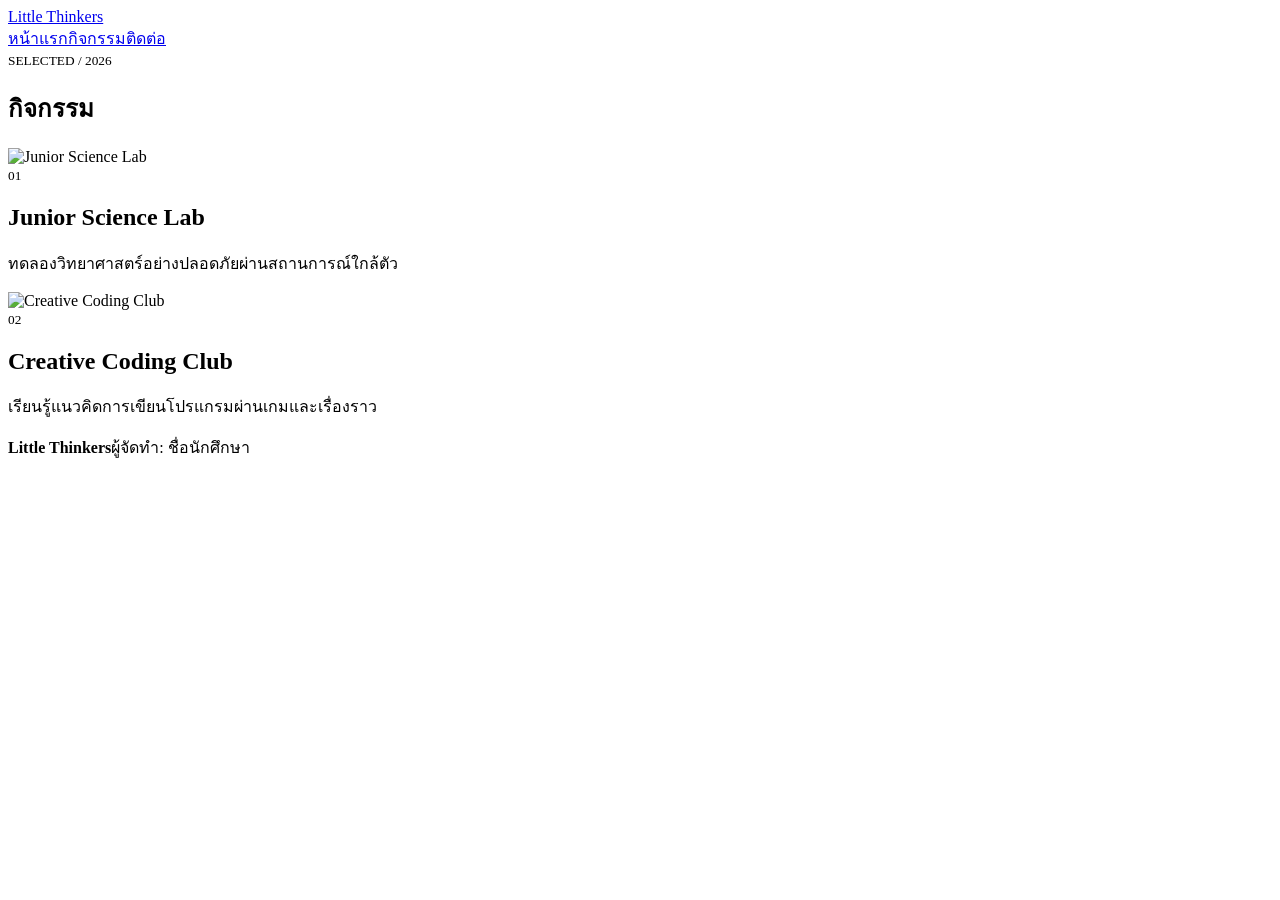
==== activities.html @ 9f017977 "Add files via upload" ====
<!doctype html><html lang="th"><head><meta charset="utf-8"><meta name="viewport" content="width=device-width,initial-scale=1"><title>กิจกรรม | Little Thinkers</title><link rel="stylesheet" href="assets/style.css"></head><body class="playful"><header class="header"><nav class="nav container"><a class="brand" href="play.html">Little Thinkers</a><div class="links"><a href="play.html">หน้าแรก</a><a href="classes.html">กิจกรรม</a><a href="parents.html">ติดต่อ</a></div></nav></header><main><section class="page-head"><div class="container"><small>SELECTED / 2026</small><h1>กิจกรรม</h1></div></section><section class="listing"><div class="container"><article class="entry"><img src="https://images.unsplash.com/photo-1560785496-3c9d27877182?auto=format&fit=crop&w=1200&q=85" alt="Junior Science Lab"><div><small>01</small><h2>Junior Science Lab</h2><p>ทดลองวิทยาศาสตร์อย่างปลอดภัยผ่านสถานการณ์ใกล้ตัว</p></div></article><article class="entry"><img src="https://images.unsplash.com/photo-1602030028438-4cf153cbae9e?auto=format&fit=crop&w=1200&q=85" alt="Creative Coding Club"><div><small>02</small><h2>Creative Coding Club</h2><p>เรียนรู้แนวคิดการเขียนโปรแกรมผ่านเกมและเรื่องราว</p></div></article></div></section></main><footer class="footer"><div class="container footer-row"><strong>Little Thinkers</strong><span class="footer-student">ผู้จัดทำ: ชื่อนักศึกษา</span></div></footer></body></html>
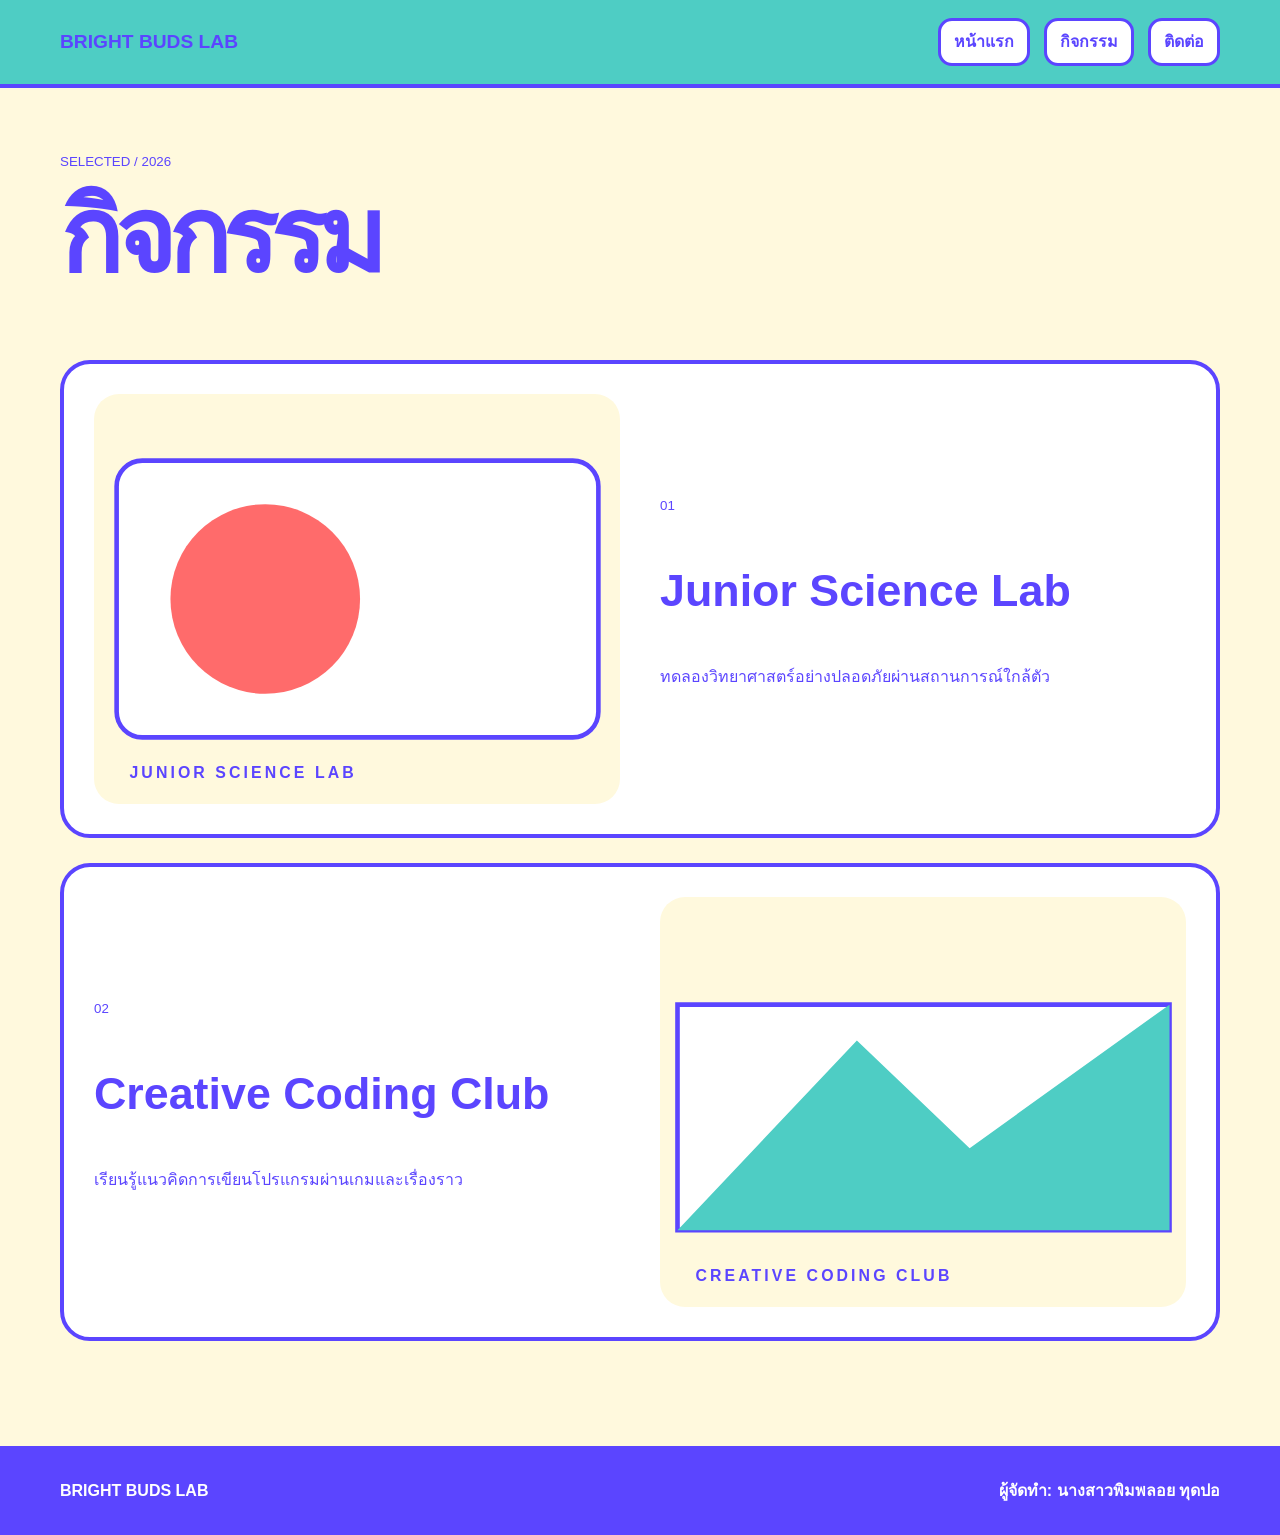
==== commit 47a4e5ad: "Revise branding and update activity images Updated the title and footer branding from 'Little Thinke" ====
--- a/activities.html
+++ b/activities.html
@@ -1 +1 @@
-<!doctype html><html lang="th"><head><meta charset="utf-8"><meta name="viewport" content="width=device-width,initial-scale=1"><title>กิจกรรม | Little Thinkers</title><link rel="stylesheet" href="assets/style.css"></head><body class="playful"><header class="header"><nav class="nav container"><a class="brand" href="play.html">Little Thinkers</a><div class="links"><a href="play.html">หน้าแรก</a><a href="classes.html">กิจกรรม</a><a href="parents.html">ติดต่อ</a></div></nav></header><main><section class="page-head"><div class="container"><small>SELECTED / 2026</small><h1>กิจกรรม</h1></div></section><section class="listing"><div class="container"><article class="entry"><img src="https://images.unsplash.com/photo-1560785496-3c9d27877182?auto=format&fit=crop&w=1200&q=85" alt="Junior Science Lab"><div><small>01</small><h2>Junior Science Lab</h2><p>ทดลองวิทยาศาสตร์อย่างปลอดภัยผ่านสถานการณ์ใกล้ตัว</p></div></article><article class="entry"><img src="https://images.unsplash.com/photo-1602030028438-4cf153cbae9e?auto=format&fit=crop&w=1200&q=85" alt="Creative Coding Club"><div><small>02</small><h2>Creative Coding Club</h2><p>เรียนรู้แนวคิดการเขียนโปรแกรมผ่านเกมและเรื่องราว</p></div></article></div></section></main><footer class="footer"><div class="container footer-row"><strong>Little Thinkers</strong><span class="footer-student">ผู้จัดทำ: ชื่อนักศึกษา</span></div></footer></body></html>+<!doctype html><html lang="th"><head><meta charset="utf-8"><meta name="viewport" content="width=device-width,initial-scale=1"><title>กิจกรรม |BRIGHT BUDS LAB</title><link rel="stylesheet" href="assets/style.css"></head><body class="playful"><header class="header"><nav class="nav container"><a class="brand" href="play.html">BRIGHT BUDS LAB</a><div class="links"><a href="play.html">หน้าแรก</a><a href="classes.html">กิจกรรม</a><a href="parents.html">ติดต่อ</a></div></nav></header><main><section class="page-head"><div class="container"><small>SELECTED / 2026</small><h1>กิจกรรม</h1></div></section><section class="listing"><div class="container"><article class="entry"><img src="images/science-new.svg" alt="Junior Science Lab"><div><small>01</small><h2>Junior Science Lab</h2><p>ทดลองวิทยาศาสตร์อย่างปลอดภัยผ่านสถานการณ์ใกล้ตัว</p></div></article><article class="entry"><img src="images/coding-new.svg" alt="Creative Coding Club"><div><small>02</small><h2>Creative Coding Club</h2><p>เรียนรู้แนวคิดการเขียนโปรแกรมผ่านเกมและเรื่องราว</p></div></article></div></section></main><footer class="footer"><div class="container footer-row"><strong>BRIGHT BUDS LAB</strong><span class="footer-student">ผู้จัดทำ: นางสาวพิมพลอย ทุดปอ</span></div></footer></body></html>
--- a/assets/style.css
+++ b/assets/style.css
@@ -0,0 +1 @@
+*{box-sizing:border-box}body{margin:0;font-family:Arial,"Noto Sans Thai",sans-serif;line-height:1.6;color:var(--ink);background:var(--paper)}a{color:inherit}.container{width:min(1160px,91%);margin:auto}img{display:block;width:100%;object-fit:cover}.nav{min-height:84px;display:flex;align-items:center;justify-content:space-between;gap:24px}.brand{font-size:1.2rem;font-weight:900;text-decoration:none}.links{display:flex;gap:14px}.links a{text-decoration:none;font-weight:800}.hero{padding:45px 0 75px}.hero-grid{display:grid;grid-template-columns:1fr 1fr;gap:42px;align-items:center}.hero h1,.page-head h1{font-size:clamp(4rem,8vw,8rem);line-height:.8;letter-spacing:-.07em;margin:22px 0}.hero img{height:590px}.button{display:inline-block;padding:13px 20px;background:var(--ink);color:white;text-decoration:none;font-weight:900}.page-head{padding:60px 0 35px}.listing{padding-bottom:80px}.entry{display:grid;grid-template-columns:1fr 1fr;gap:40px;align-items:center;padding:35px 0}.entry:nth-child(even) img{order:2}.entry img{height:410px}.entry h2{font-size:2.8rem}.contact{padding:70px 0}.contact-grid{display:grid;grid-template-columns:.8fr 1.2fr;gap:28px}.contact-grid>div{padding:45px}.contact h1{font-size:4rem;line-height:.9}.detail{padding:16px 0;border-bottom:2px solid var(--ink)}.student{margin-top:25px;padding:22px;border:3px dashed var(--ink)}.footer{padding:32px 0;background:var(--ink);color:white}.footer-row{display:flex;justify-content:space-between}.footer-student{font-weight:900}@media(max-width:800px){.nav{padding:18px 0;align-items:flex-start;flex-direction:column}.links{width:100%;justify-content:space-between}.hero-grid,.entry,.contact-grid{grid-template-columns:1fr}.entry:nth-child(even) img{order:0}.hero img,.entry img{height:380px}.footer-row{flex-direction:column;gap:15px}}:root{--main:#ff6b6b;--accent:#4ecdc4;--ink:#5b45ff;--paper:#fff9dd}.header{background:var(--accent);border-bottom:4px solid var(--ink)}.links a{padding:8px 13px;background:white;border:3px solid var(--ink);border-radius:14px}.hero-grid{position:relative}.hero-grid:before{content:"";position:absolute;width:180px;height:180px;border-radius:50%;background:var(--accent);left:-50px;top:-20px;z-index:-1}.hero h1{color:var(--ink);text-shadow:6px 6px 0 var(--main)}.hero img{border:5px solid var(--ink);border-radius:35% 65% 30% 70%}.entry{padding:30px;border:4px solid var(--ink);border-radius:30px;background:white;margin:25px 0}.entry img{border-radius:25px}.contact-grid>div{border:4px solid var(--ink);border-radius:28px;background:white}.button{border-radius:15px}
